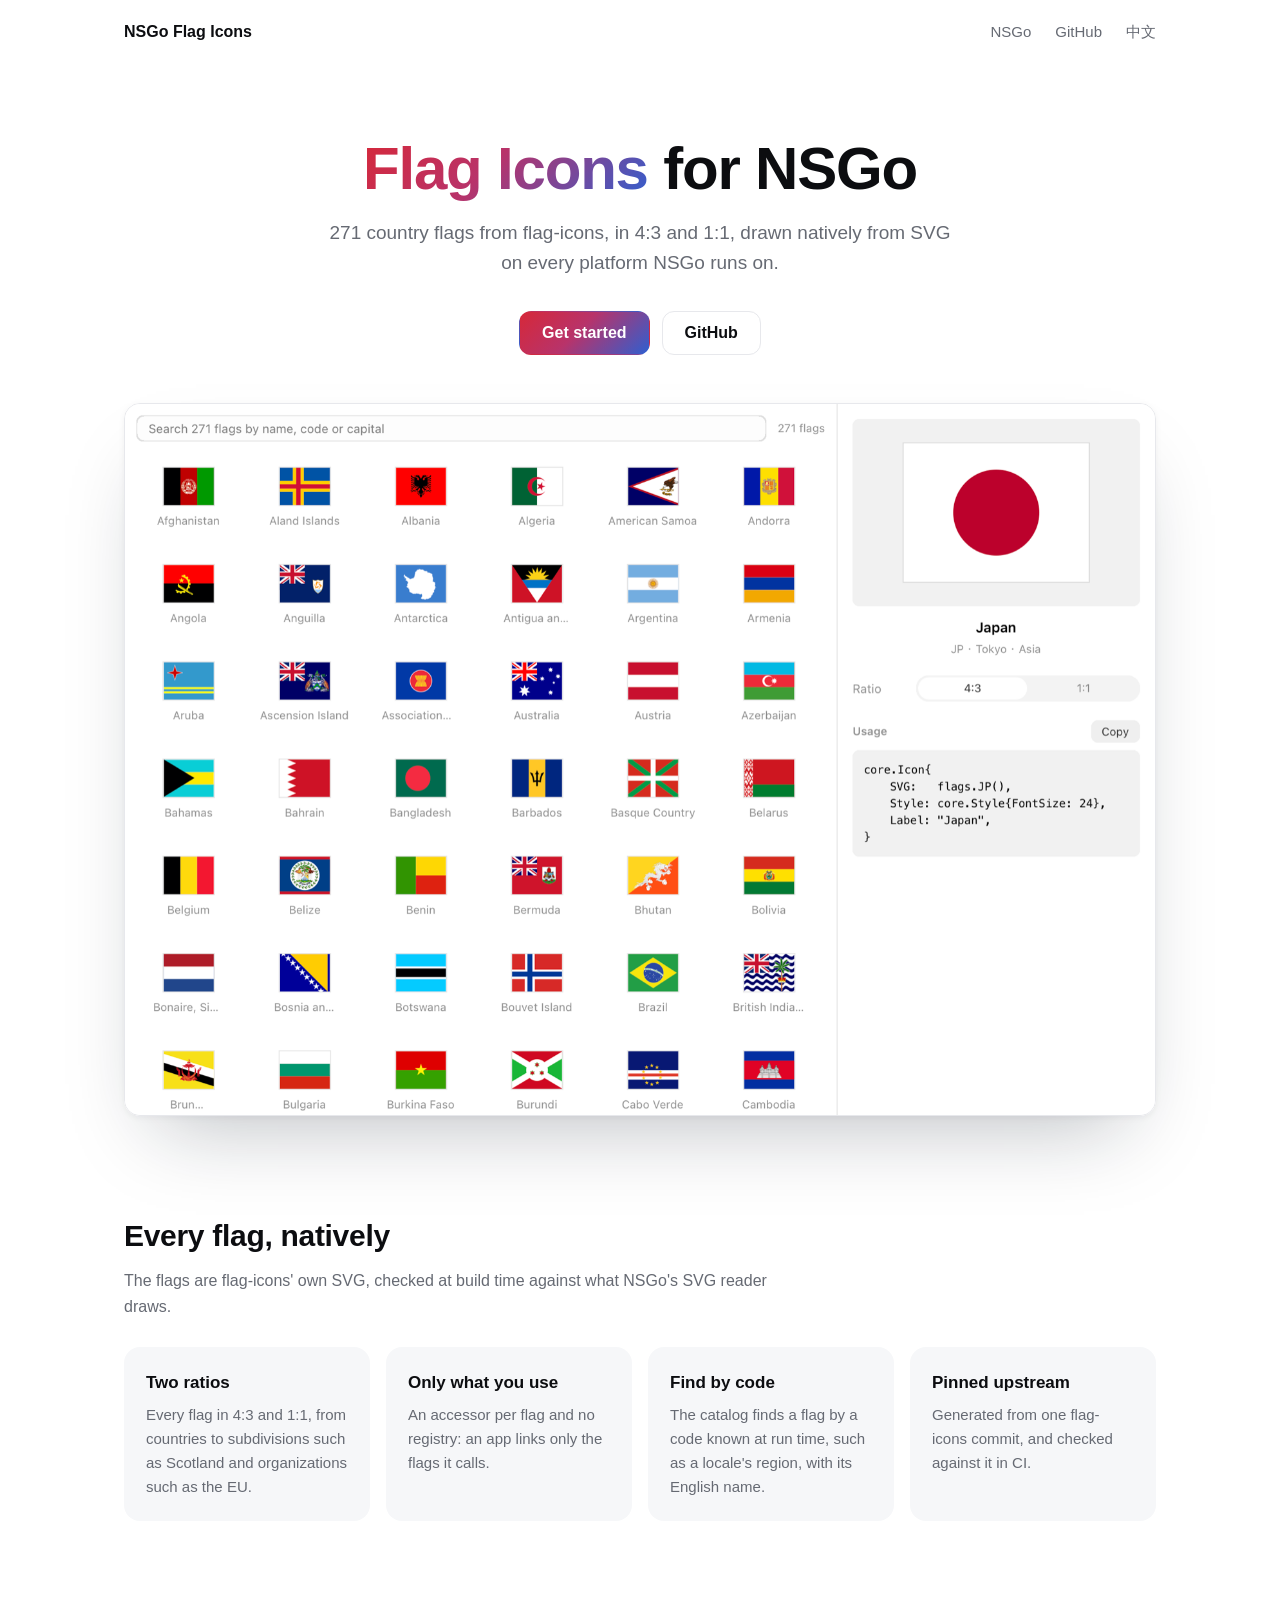
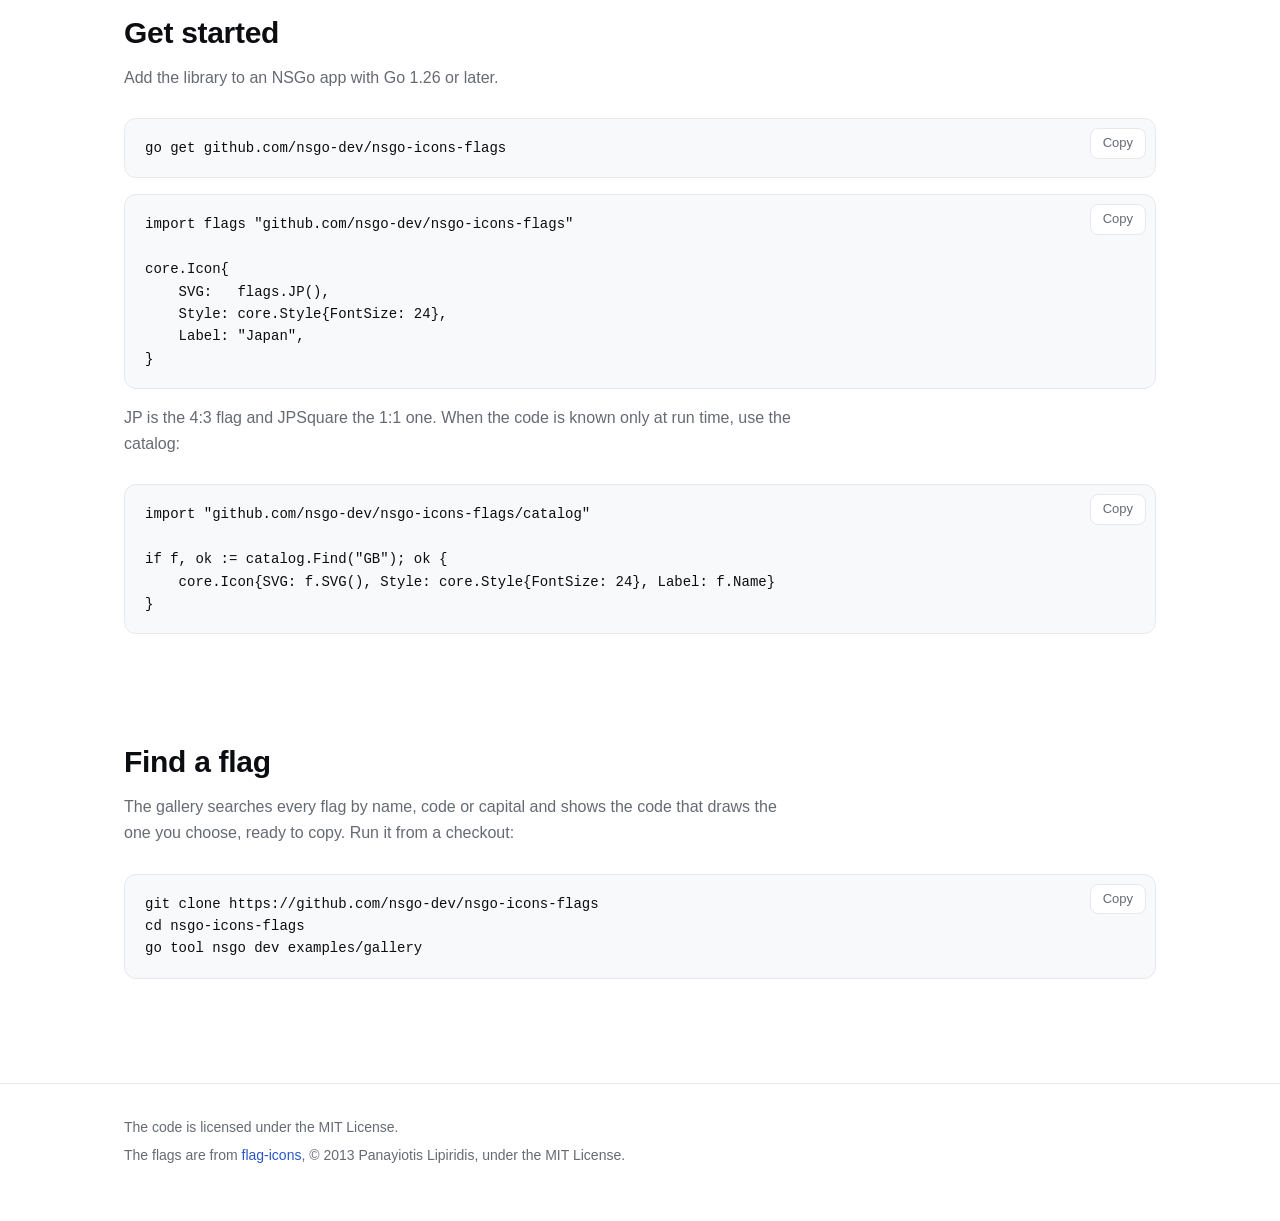
==== website/index.html @ 1339c113 "feat: add a website on GitHub Pages" ====
<!doctype html>
<html lang="en">
<head>
  <meta charset="utf-8" />
  <meta name="viewport" content="width=device-width, initial-scale=1" />
  <title>Flag Icons for NSGo</title>
  <meta name="description" content="271 country flags from flag-icons for NSGo's native apps, in 4:3 and 1:1." />
  <link rel="alternate" hreflang="zh-CN" href="zh/" />
  <link rel="stylesheet" href="style.css" />
</head>
<body>
  <header>
    <div class="wrap">
      <a class="name" href="./">NSGo Flag Icons</a>
      <a href="https://github.com/nsgo-dev/nsgo">NSGo</a>
      <a href="https://github.com/nsgo-dev/nsgo-icons-flags">GitHub</a>
      <a href="zh/" hreflang="zh-CN" lang="zh-CN">中文</a>
    </div>
  </header>

  <main>
    <div class="wrap hero">
      <h1><span>Flag Icons</span> for NSGo</h1>
      <p>271 country flags from flag-icons, in 4:3 and 1:1, drawn natively from SVG on every platform NSGo runs on.</p>
      <div class="actions">
        <a class="button primary" href="#start">Get started</a>
        <a class="button" href="https://github.com/nsgo-dev/nsgo-icons-flags">GitHub</a>
      </div>
    </div>

    <div class="wrap">
      <img class="shot" src="assets/gallery.png" width="1600" height="1105"
        alt="The gallery: a grid of flags, and the chosen one with the code that draws it" />
    </div>

    <section>
      <div class="wrap">
        <h2>Every flag, natively</h2>
        <p>The flags are flag-icons' own SVG, checked at build time against what NSGo's SVG reader draws.</p>
        <div class="features">
          <div><h3>Two ratios</h3><p>Every flag in 4:3 and 1:1, from countries to subdivisions such as Scotland and organizations such as the EU.</p></div>
          <div><h3>Only what you use</h3><p>An accessor per flag and no registry: an app links only the flags it calls.</p></div>
          <div><h3>Find by code</h3><p>The catalog finds a flag by a code known at run time, such as a locale's region, with its English name.</p></div>
          <div><h3>Pinned upstream</h3><p>Generated from one flag-icons commit, and checked against it in CI.</p></div>
        </div>
      </div>
    </section>

    <section id="start">
      <div class="wrap">
        <h2>Get started</h2>
        <p>Add the library to an NSGo app with Go 1.26 or later.</p>
        <div class="code">
          <pre>go get github.com/nsgo-dev/nsgo-icons-flags</pre>
          <button type="button" data-copied="Copied">Copy</button>
        </div>
        <div class="code">
          <pre>import flags "github.com/nsgo-dev/nsgo-icons-flags"

core.Icon{
	SVG:   flags.JP(),
	Style: core.Style{FontSize: 24},
	Label: "Japan",
}</pre>
          <button type="button" data-copied="Copied">Copy</button>
        </div>
        <p>JP is the 4:3 flag and JPSquare the 1:1 one. When the code is known only at run time, use the catalog:</p>
        <div class="code">
          <pre>import "github.com/nsgo-dev/nsgo-icons-flags/catalog"

if f, ok := catalog.Find("GB"); ok {
	core.Icon{SVG: f.SVG(), Style: core.Style{FontSize: 24}, Label: f.Name}
}</pre>
          <button type="button" data-copied="Copied">Copy</button>
        </div>
      </div>
    </section>

    <section>
      <div class="wrap">
        <h2>Find a flag</h2>
        <p>The gallery searches every flag by name, code or capital and shows the code that draws the one you choose, ready to copy. Run it from a checkout:</p>
        <div class="code">
          <pre>git clone https://github.com/nsgo-dev/nsgo-icons-flags
cd nsgo-icons-flags
go tool nsgo dev examples/gallery</pre>
          <button type="button" data-copied="Copied">Copy</button>
        </div>
      </div>
    </section>
  </main>

  <footer>
    <div class="wrap">
      <p>The code is licensed under the MIT License.</p>
      <p>The flags are from <a href="https://github.com/lipis/flag-icons">flag-icons</a>, © 2013 Panayiotis Lipiridis, under the MIT License.</p>
    </div>
  </footer>
  <script src="copy.js"></script>
</body>
</html>
---- website/style.css ----
/* The site of NSGo Flag Icons: one static page in English and one in Chinese, white with a red-to-blue accent, dark when the system is. */

:root {
  --bg: #ffffff;
  --soft: #f6f7f9;
  --border: #e7e8ec;
  --text: #0c0d10;
  --muted: #666a73;
  --blue: #2f5fd0;
  --blue-ink: #2a56c6;
  --gradient: linear-gradient(135deg, #d62839, #b8336a 45%, #2f5fd0);
  --code: #f8f9fb;
  --shadow: 0 2px 6px rgb(16 24 40 / 5%), 0 40px 80px -32px rgb(16 24 40 / 28%);
  color-scheme: light dark;
}

@media (prefers-color-scheme: dark) {
  :root {
    --bg: #0f1012;
    --soft: #17181b;
    --border: #2a2c31;
    --text: #f2f3f5;
    --muted: #9a9ea8;
    --blue-ink: #8fb0ff;
    --code: #17181b;
    --shadow: 0 40px 80px -32px rgb(0 0 0 / 60%);
  }
}

* { box-sizing: border-box; }

body {
  margin: 0;
  background: var(--bg);
  color: var(--text);
  font: 16px/1.6 -apple-system, BlinkMacSystemFont, "Segoe UI", "PingFang SC", "Microsoft YaHei", sans-serif;
  -webkit-font-smoothing: antialiased;
}

a { color: var(--blue-ink); text-decoration: none; }
a:hover { text-decoration: underline; }

code, pre { font: 14px/1.6 ui-monospace, SFMono-Regular, Menlo, Consolas, monospace; tab-size: 4; }

.wrap { max-width: 1080px; margin: 0 auto; padding: 0 24px; }

header .wrap {
  display: flex;
  align-items: center;
  gap: 24px;
  height: 64px;
}

header .name { font-weight: 600; color: var(--text); margin-right: auto; }
header a:not(.name) { color: var(--muted); font-size: 15px; }

.hero { text-align: center; padding: 72px 0 48px; }

.hero h1 {
  margin: 0 0 16px;
  font-size: clamp(36px, 6vw, 60px);
  line-height: 1.1;
  letter-spacing: -0.02em;
}

.hero h1 span {
  background: var(--gradient);
  -webkit-background-clip: text;
  background-clip: text;
  color: transparent;
}

.hero p { margin: 0 auto 32px; max-width: 640px; color: var(--muted); font-size: 19px; }

.actions { display: flex; justify-content: center; gap: 12px; flex-wrap: wrap; }

.button {
  display: inline-flex;
  align-items: center;
  height: 44px;
  padding: 0 22px;
  border-radius: 12px;
  font-weight: 600;
  border: 1px solid var(--border);
  color: var(--text);
}

.button:hover { text-decoration: none; background: var(--soft); }
.button.primary { background: var(--gradient); border-color: transparent; color: #fff; }
.button.primary:hover { filter: brightness(1.05); }

.shot {
  display: block;
  width: 100%;
  height: auto;
  margin: 0 auto 96px;
  border: 1px solid var(--border);
  border-radius: 16px;
  box-shadow: var(--shadow);
}

section { padding: 0 0 88px; }
section h2 { margin: 0 0 8px; font-size: 30px; letter-spacing: -0.01em; }
section > .wrap > p { margin: 0 0 28px; color: var(--muted); max-width: 680px; }

.features {
  display: grid;
  grid-template-columns: repeat(auto-fit, minmax(230px, 1fr));
  gap: 16px;
}

.features div { padding: 22px; border-radius: 16px; background: var(--soft); }
.features h3 { margin: 0 0 6px; font-size: 17px; }
.features p { margin: 0; color: var(--muted); font-size: 15px; }

.code { position: relative; margin: 0 0 16px; }

.code pre {
  margin: 0;
  padding: 18px 20px;
  overflow-x: auto;
  border: 1px solid var(--border);
  border-radius: 12px;
  background: var(--code);
}

.code button {
  position: absolute;
  top: 10px;
  right: 10px;
  padding: 4px 12px;
  border: 1px solid var(--border);
  border-radius: 8px;
  background: var(--bg);
  color: var(--muted);
  font: inherit;
  font-size: 13px;
  cursor: pointer;
}

footer { border-top: 1px solid var(--border); padding: 32px 0 48px; color: var(--muted); font-size: 14px; }
footer p { margin: 0 0 6px; }
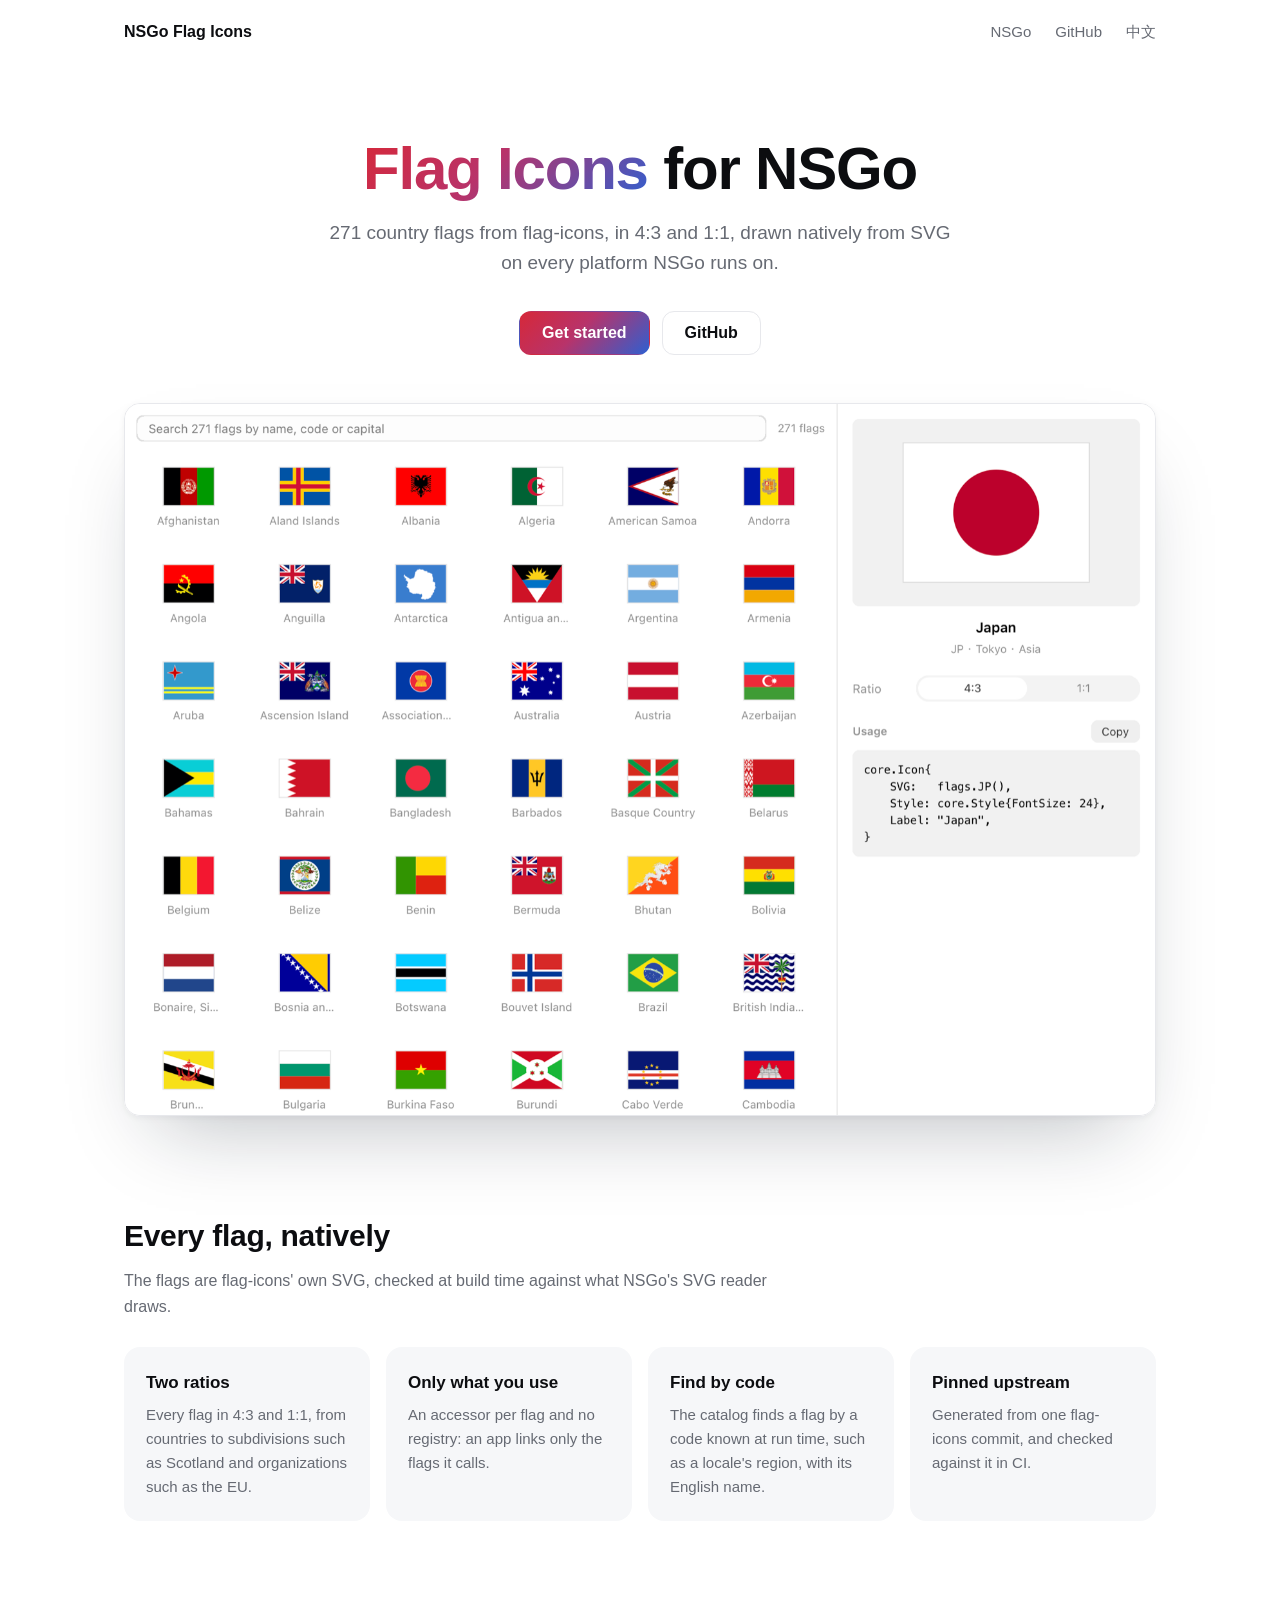
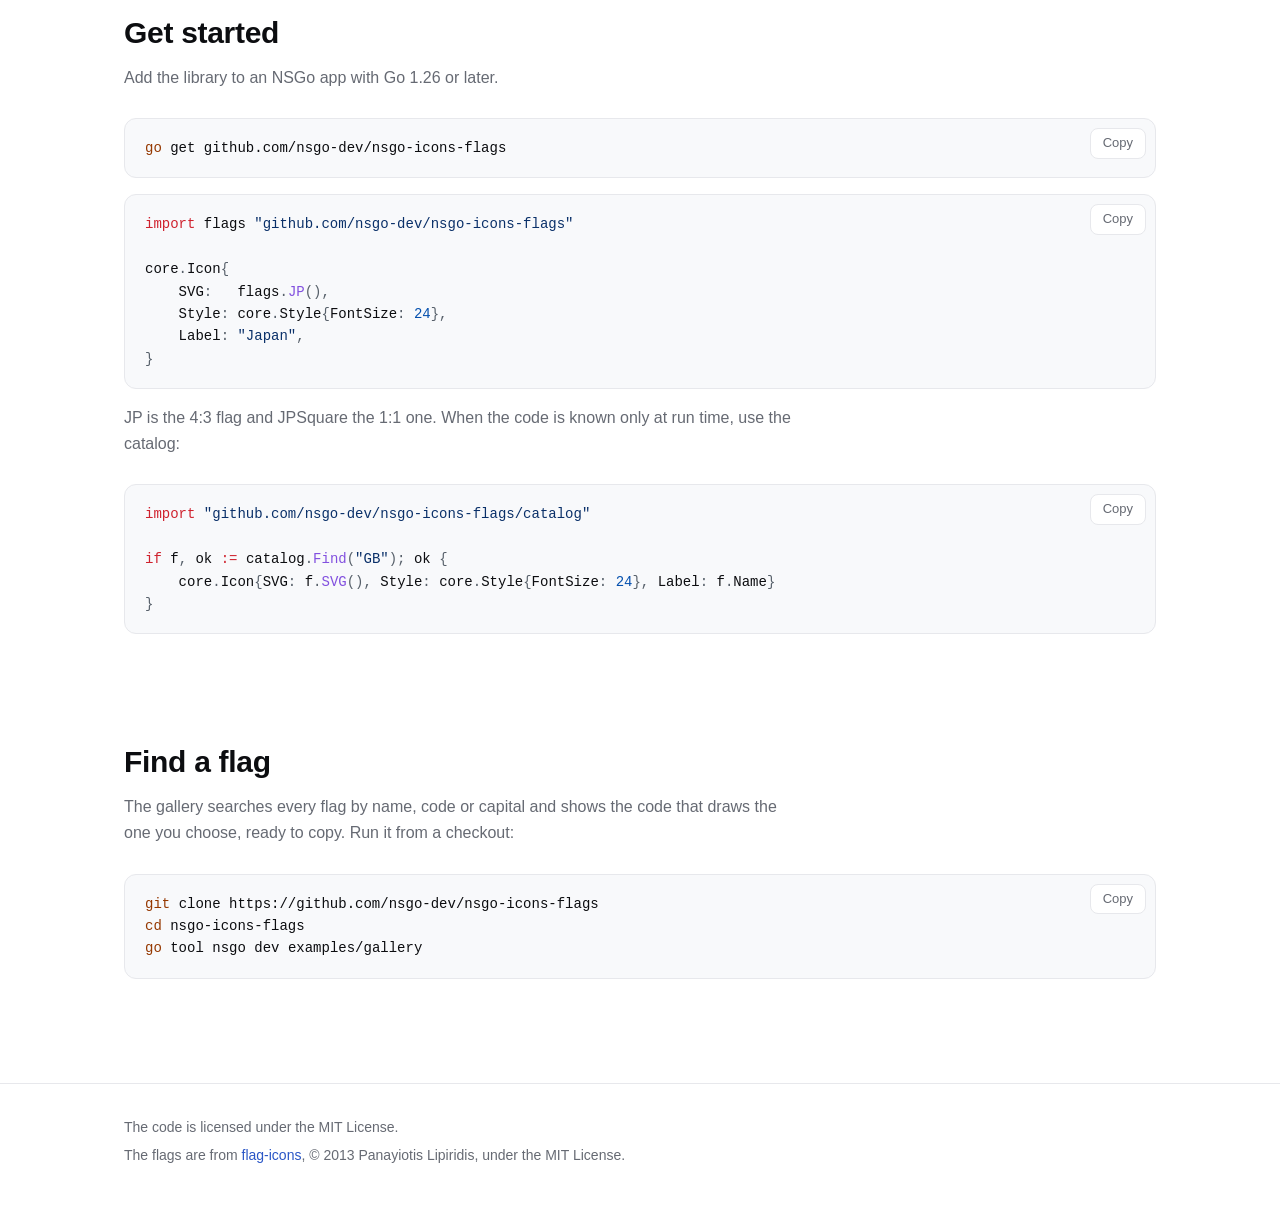
==== commit 6078d120: "feat: highlight the website's code blocks Highlight the Go and shell samples with Pygments when a pa" ====
--- a/website/index.html
+++ b/website/index.html
@@ -51,26 +51,26 @@
         <h2>Get started</h2>
         <p>Add the library to an NSGo app with Go 1.26 or later.</p>
         <div class="code">
-          <pre>go get github.com/nsgo-dev/nsgo-icons-flags</pre>
+          <pre class="bash"><span class="nb">go</span><span class="w"> </span>get<span class="w"> </span>github.com/nsgo-dev/nsgo-icons-flags</pre>
           <button type="button" data-copied="Copied">Copy</button>
         </div>
         <div class="code">
-          <pre>import flags "github.com/nsgo-dev/nsgo-icons-flags"
+          <pre class="go"><span class="kn">import</span><span class="w"> </span><span class="nx">flags</span><span class="w"> </span><span class="s">&quot;github.com/nsgo-dev/nsgo-icons-flags&quot;</span>
 
-core.Icon{
-	SVG:   flags.JP(),
-	Style: core.Style{FontSize: 24},
-	Label: "Japan",
-}</pre>
+<span class="nx">core</span><span class="p">.</span><span class="nx">Icon</span><span class="p">{</span>
+<span class="w">	</span><span class="nx">SVG</span><span class="p">:</span><span class="w">   </span><span class="nx">flags</span><span class="p">.</span><span class="nf">JP</span><span class="p">(),</span>
+<span class="w">	</span><span class="nx">Style</span><span class="p">:</span><span class="w"> </span><span class="nx">core</span><span class="p">.</span><span class="nx">Style</span><span class="p">{</span><span class="nx">FontSize</span><span class="p">:</span><span class="w"> </span><span class="mi">24</span><span class="p">},</span>
+<span class="w">	</span><span class="nx">Label</span><span class="p">:</span><span class="w"> </span><span class="s">&quot;Japan&quot;</span><span class="p">,</span>
+<span class="p">}</span></pre>
           <button type="button" data-copied="Copied">Copy</button>
         </div>
         <p>JP is the 4:3 flag and JPSquare the 1:1 one. When the code is known only at run time, use the catalog:</p>
         <div class="code">
-          <pre>import "github.com/nsgo-dev/nsgo-icons-flags/catalog"
+          <pre class="go"><span class="kn">import</span><span class="w"> </span><span class="s">&quot;github.com/nsgo-dev/nsgo-icons-flags/catalog&quot;</span>
 
-if f, ok := catalog.Find("GB"); ok {
-	core.Icon{SVG: f.SVG(), Style: core.Style{FontSize: 24}, Label: f.Name}
-}</pre>
+<span class="k">if</span><span class="w"> </span><span class="nx">f</span><span class="p">,</span><span class="w"> </span><span class="nx">ok</span><span class="w"> </span><span class="o">:=</span><span class="w"> </span><span class="nx">catalog</span><span class="p">.</span><span class="nf">Find</span><span class="p">(</span><span class="s">&quot;GB&quot;</span><span class="p">);</span><span class="w"> </span><span class="nx">ok</span><span class="w"> </span><span class="p">{</span>
+<span class="w">	</span><span class="nx">core</span><span class="p">.</span><span class="nx">Icon</span><span class="p">{</span><span class="nx">SVG</span><span class="p">:</span><span class="w"> </span><span class="nx">f</span><span class="p">.</span><span class="nf">SVG</span><span class="p">(),</span><span class="w"> </span><span class="nx">Style</span><span class="p">:</span><span class="w"> </span><span class="nx">core</span><span class="p">.</span><span class="nx">Style</span><span class="p">{</span><span class="nx">FontSize</span><span class="p">:</span><span class="w"> </span><span class="mi">24</span><span class="p">},</span><span class="w"> </span><span class="nx">Label</span><span class="p">:</span><span class="w"> </span><span class="nx">f</span><span class="p">.</span><span class="nx">Name</span><span class="p">}</span>
+<span class="p">}</span></pre>
           <button type="button" data-copied="Copied">Copy</button>
         </div>
       </div>
@@ -81,9 +81,9 @@
         <h2>Find a flag</h2>
         <p>The gallery searches every flag by name, code or capital and shows the code that draws the one you choose, ready to copy. Run it from a checkout:</p>
         <div class="code">
-          <pre>git clone https://github.com/nsgo-dev/nsgo-icons-flags
-cd nsgo-icons-flags
-go tool nsgo dev examples/gallery</pre>
+          <pre class="bash"><span class="nb">git</span><span class="w"> </span>clone<span class="w"> </span>https://github.com/nsgo-dev/nsgo-icons-flags
+<span class="nb">cd</span><span class="w"> </span>nsgo-icons-flags
+<span class="nb">go</span><span class="w"> </span>tool<span class="w"> </span>nsgo<span class="w"> </span>dev<span class="w"> </span>examples/gallery</pre>
           <button type="button" data-copied="Copied">Copy</button>
         </div>
       </div>
--- a/website/style.css
+++ b/website/style.css
@@ -11,6 +11,12 @@
   --gradient: linear-gradient(135deg, #d62839, #b8336a 45%, #2f5fd0);
   --code: #f8f9fb;
   --shadow: 0 2px 6px rgb(16 24 40 / 5%), 0 40px 80px -32px rgb(16 24 40 / 28%);
+  --code-keyword: #cf222e;
+  --code-string: #0a3069;
+  --code-number: #0550ae;
+  --code-func: #8250df;
+  --code-command: #953800;
+  --code-punct: #57606a;
   color-scheme: light dark;
 }
 
@@ -24,6 +30,12 @@
     --blue-ink: #8fb0ff;
     --code: #17181b;
     --shadow: 0 40px 80px -32px rgb(0 0 0 / 60%);
+    --code-keyword: #ff7b72;
+    --code-string: #a5d6ff;
+    --code-number: #79c0ff;
+    --code-func: #d2a8ff;
+    --code-command: #ffa657;
+    --code-punct: #8b949e;
   }
 }
 
@@ -124,6 +136,14 @@
   background: var(--code);
 }
 
+/* Token classes are Pygments' short names; the code blocks are highlighted once, when the page is written. */
+.code .k, .code .kn, .code .o { color: var(--code-keyword); }
+.code .s { color: var(--code-string); }
+.code .mi { color: var(--code-number); }
+.code .nf { color: var(--code-func); }
+.code .nb { color: var(--code-command); }
+.code .p { color: var(--code-punct); }
+
 .code button {
   position: absolute;
   top: 10px;
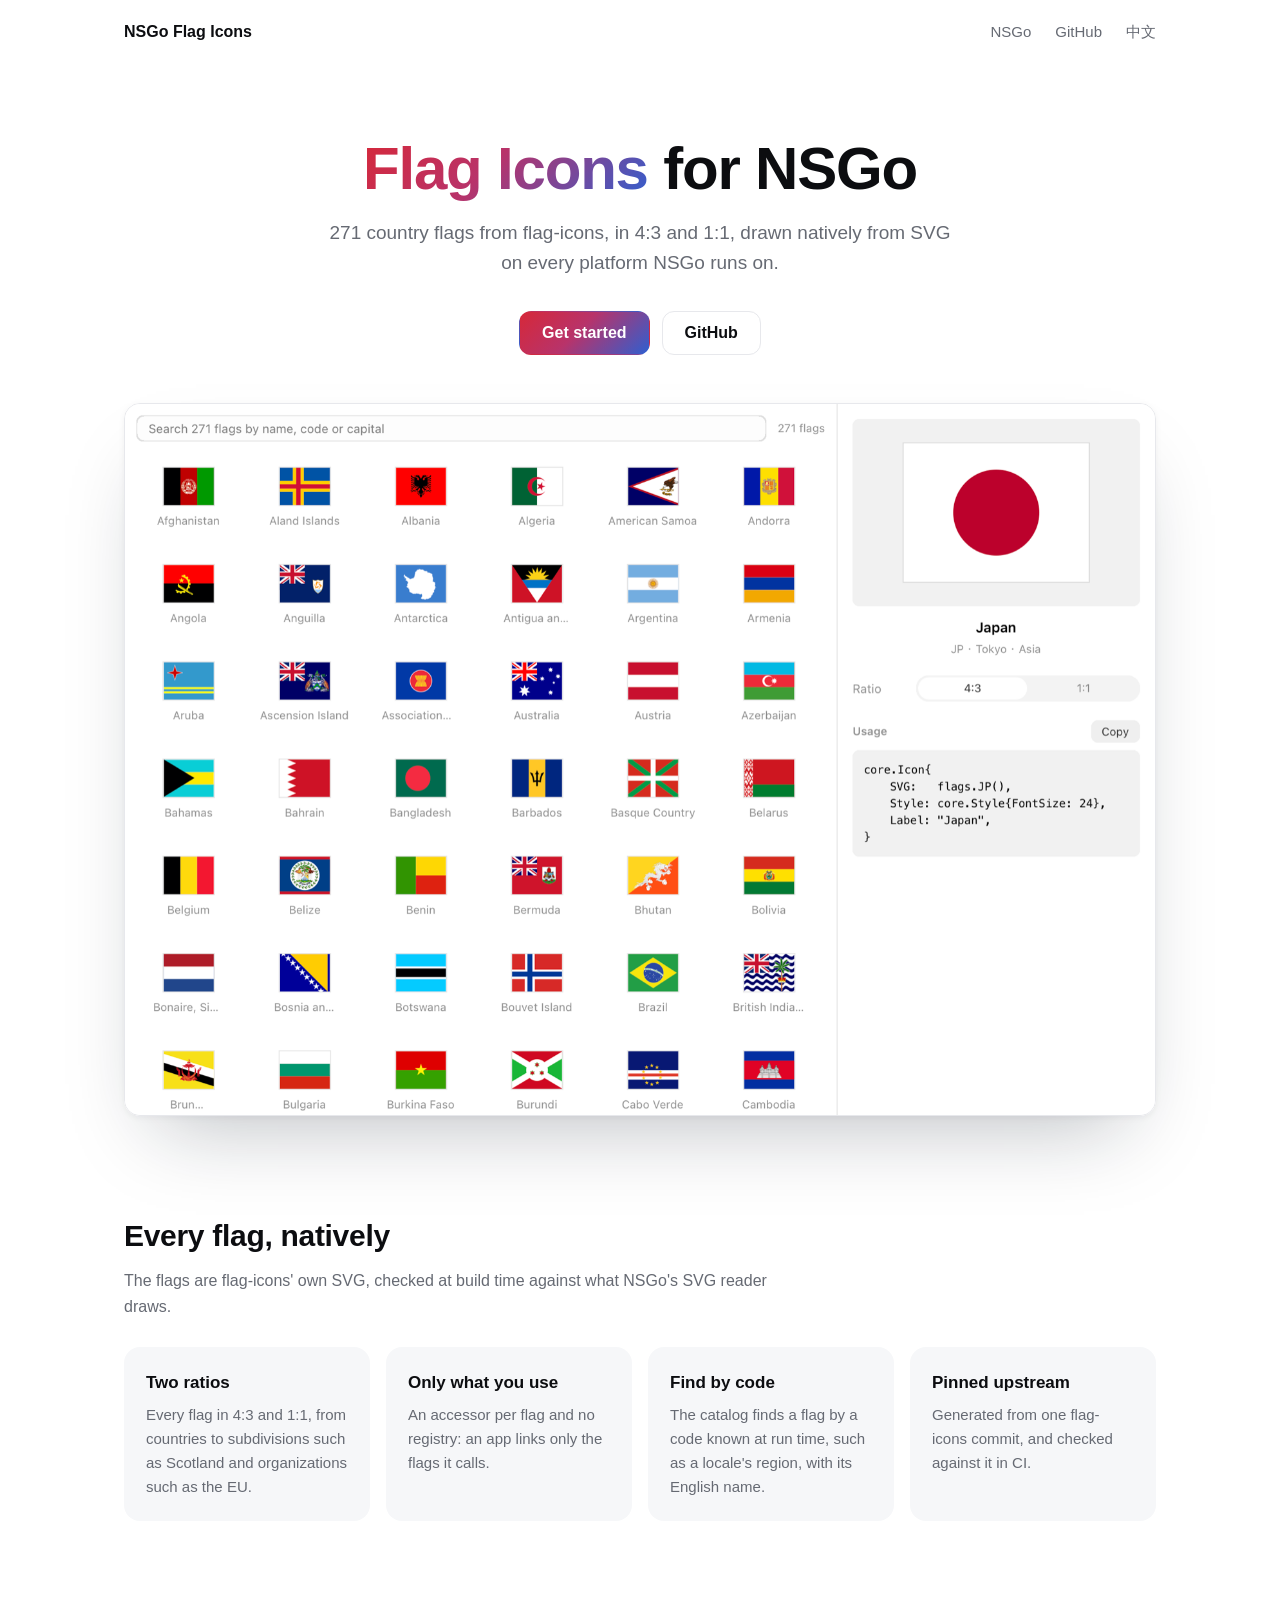
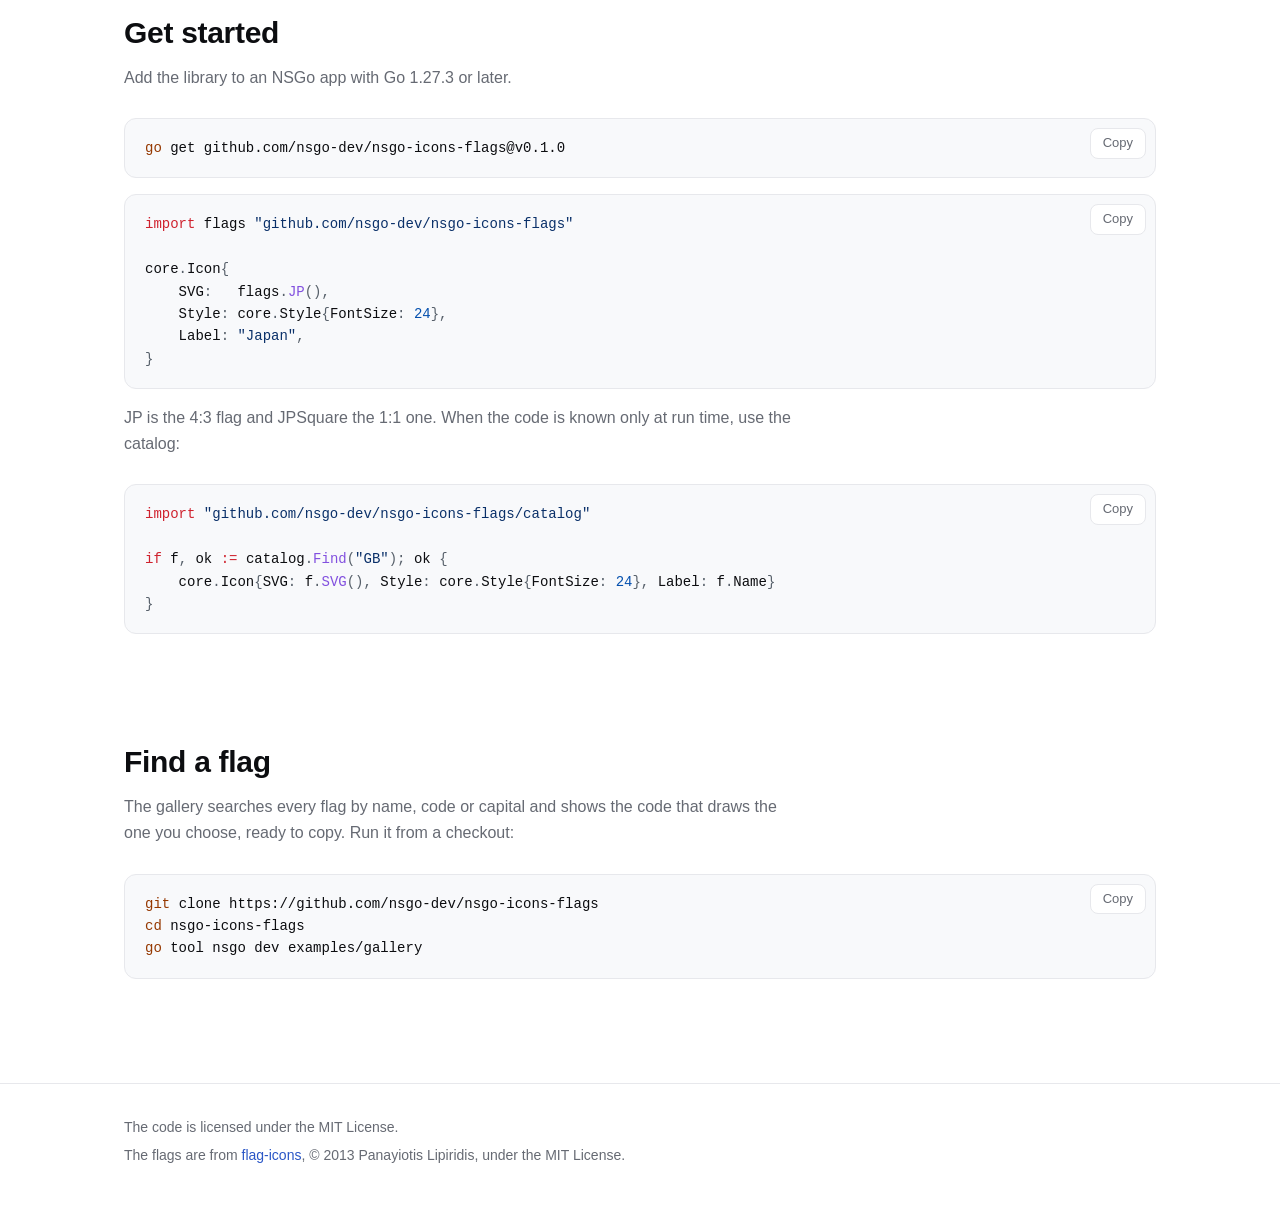
==== commit 04842dc3: "chore: require NSGo v0.3.4 and prepare v0.1.0 Move go.mod from an unreleased NSGo commit to the rele" ====
--- a/website/index.html
+++ b/website/index.html
@@ -4,8 +4,46 @@
   <meta charset="utf-8" />
   <meta name="viewport" content="width=device-width, initial-scale=1" />
   <title>Flag Icons for NSGo</title>
-  <meta name="description" content="271 country flags from flag-icons for NSGo's native apps, in 4:3 and 1:1." />
-  <link rel="alternate" hreflang="zh-CN" href="zh/" />
+  <meta name="description" content="271 country flags from flag-icons for Go apps on NSGo, in 4:3 and 1:1, drawn natively from SVG on every platform NSGo runs on." />
+  <link rel="canonical" href="https://nsgo-dev.github.io/nsgo-icons-flags/" />
+  <link rel="alternate" hreflang="en" href="https://nsgo-dev.github.io/nsgo-icons-flags/" />
+  <link rel="alternate" hreflang="zh-CN" href="https://nsgo-dev.github.io/nsgo-icons-flags/zh/" />
+  <link rel="alternate" hreflang="x-default" href="https://nsgo-dev.github.io/nsgo-icons-flags/" />
+  <link rel="icon" href="favicon.ico" sizes="any" />
+  <link rel="icon" href="favicon.svg" type="image/svg+xml" />
+  <link rel="apple-touch-icon" href="apple-touch-icon.png" />
+  <meta name="theme-color" content="#ffffff" media="(prefers-color-scheme: light)" />
+  <meta name="theme-color" content="#0f1012" media="(prefers-color-scheme: dark)" />
+  <meta property="og:type" content="website" />
+  <meta property="og:site_name" content="NSGo Flag Icons" />
+  <meta property="og:title" content="Flag Icons for NSGo" />
+  <meta property="og:description" content="271 country flags from flag-icons for Go apps on NSGo, in 4:3 and 1:1, drawn natively from SVG." />
+  <meta property="og:url" content="https://nsgo-dev.github.io/nsgo-icons-flags/" />
+  <meta property="og:image" content="https://nsgo-dev.github.io/nsgo-icons-flags/assets/og.png" />
+  <meta property="og:image:width" content="1200" />
+  <meta property="og:image:height" content="630" />
+  <meta property="og:image:alt" content="Flag Icons for NSGo, beside a grid of flags" />
+  <meta property="og:locale" content="en_US" />
+  <meta property="og:locale:alternate" content="zh_CN" />
+  <meta name="twitter:card" content="summary_large_image" />
+  <meta name="twitter:title" content="Flag Icons for NSGo" />
+  <meta name="twitter:description" content="271 country flags from flag-icons for Go apps on NSGo, in 4:3 and 1:1, drawn natively from SVG." />
+  <meta name="twitter:image" content="https://nsgo-dev.github.io/nsgo-icons-flags/assets/og.png" />
+  <meta name="twitter:image:alt" content="Flag Icons for NSGo, beside a grid of flags" />
+  <script type="application/ld+json">
+    {
+      "@context": "https://schema.org",
+      "@type": "SoftwareSourceCode",
+      "name": "NSGo Flag Icons",
+      "description": "271 country flags from flag-icons for Go apps on NSGo, in 4:3 and 1:1, drawn natively from SVG.",
+      "url": "https://nsgo-dev.github.io/nsgo-icons-flags/",
+      "codeRepository": "https://github.com/nsgo-dev/nsgo-icons-flags",
+      "programmingLanguage": "Go",
+      "license": "https://opensource.org/licenses/MIT",
+      "image": "https://nsgo-dev.github.io/nsgo-icons-flags/assets/og.png",
+      "inLanguage": "en"
+    }
+  </script>
   <link rel="stylesheet" href="style.css" />
 </head>
 <body>
@@ -49,9 +87,9 @@
     <section id="start">
       <div class="wrap">
         <h2>Get started</h2>
-        <p>Add the library to an NSGo app with Go 1.26 or later.</p>
+        <p>Add the library to an NSGo app with Go 1.27.3 or later.</p>
         <div class="code">
-          <pre class="bash"><span class="nb">go</span><span class="w"> </span>get<span class="w"> </span>github.com/nsgo-dev/nsgo-icons-flags</pre>
+          <pre class="bash"><span class="nb">go</span><span class="w"> </span>get<span class="w"> </span>github.com/nsgo-dev/nsgo-icons-flags@v0.1.0</pre>
           <button type="button" data-copied="Copied">Copy</button>
         </div>
         <div class="code">
